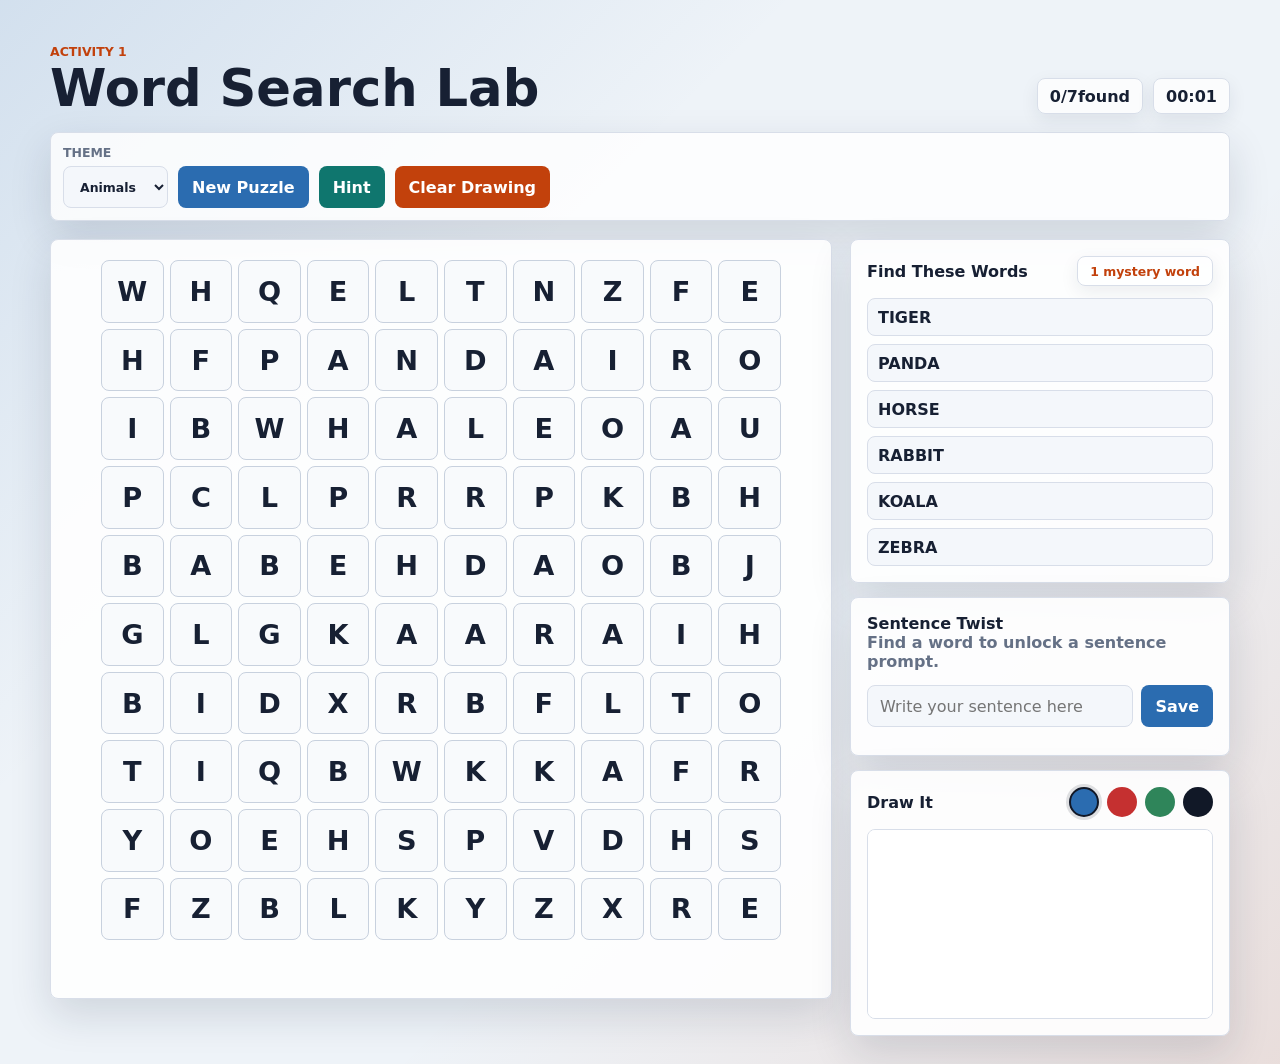
==== index.html @ 1bc63435 "Add files via upload" ====
<!DOCTYPE html>
<html lang="en">
  <head>
    <meta charset="UTF-8" />
    <meta name="viewport" content="width=device-width, initial-scale=1.0" />
    <title>Word Search Lab</title>
    <link rel="stylesheet" href="styles.css" />
  </head>
  <body>
    <main class="app-shell">
      <section class="top-band">
        <div>
          <p class="eyebrow">Activity 1</p>
          <h1>Word Search Lab</h1>
        </div>
        <div class="stats" aria-live="polite">
          <span><strong id="foundCount">0</strong>/<strong id="totalCount">0</strong> found</span>
          <span id="timer">00:00</span>
        </div>
      </section>

      <section class="controls" aria-label="Puzzle controls">
        <label>
          Theme
          <select id="themeSelect">
            <option value="animals">Animals</option>
            <option value="space">Space</option>
            <option value="food">Food</option>
            <option value="feelings">Feelings</option>
          </select>
        </label>
        <button id="newPuzzleBtn" type="button">New Puzzle</button>
        <button id="hintBtn" type="button">Hint</button>
        <button id="clearBtn" type="button">Clear Drawing</button>
      </section>

      <section class="workspace">
        <div class="puzzle-area">
          <div id="grid" class="grid" aria-label="Word search grid"></div>
          <p id="hintText" class="hint-text" aria-live="polite"></p>
        </div>

        <aside class="side-panel">
          <section class="word-panel">
            <div class="panel-heading">
              <h2>Find These Words</h2>
              <span id="mysteryBadge">1 mystery word</span>
            </div>
            <ul id="wordList" class="word-list"></ul>
          </section>

          <section class="twist-panel">
            <h2>Sentence Twist</h2>
            <p id="promptText">Find a word to unlock a sentence prompt.</p>
            <form id="sentenceForm">
              <input id="sentenceInput" type="text" placeholder="Write your sentence here" autocomplete="off" />
              <button type="submit">Save</button>
            </form>
            <ul id="sentenceList" class="sentence-list"></ul>
          </section>

          <section class="draw-panel">
            <div class="panel-heading">
              <h2>Draw It</h2>
              <div class="swatches" aria-label="Drawing colors">
                <button class="swatch active" type="button" data-color="#2b6cb0" style="--swatch:#2b6cb0" aria-label="Blue"></button>
                <button class="swatch" type="button" data-color="#c53030" style="--swatch:#c53030" aria-label="Red"></button>
                <button class="swatch" type="button" data-color="#2f855a" style="--swatch:#2f855a" aria-label="Green"></button>
                <button class="swatch" type="button" data-color="#111827" style="--swatch:#111827" aria-label="Black"></button>
              </div>
            </div>
            <canvas id="drawCanvas" width="620" height="340" aria-label="Drawing canvas"></canvas>
          </section>
        </aside>
      </section>
    </main>

    <script src="app.js"></script>
  </body>
</html>
---- styles.css ----
:root {
  color-scheme: light;
  --ink: #172033;
  --muted: #657186;
  --panel: #ffffff;
  --line: #d8dee9;
  --field: #f4f7fb;
  --blue: #2b6cb0;
  --teal: #0f766e;
  --coral: #c2410c;
  --gold: #b7791f;
  --green: #2f855a;
  --shadow: 0 16px 42px rgba(24, 38, 64, 0.14);
}

* {
  box-sizing: border-box;
}

body {
  margin: 0;
  min-height: 100vh;
  font-family: Inter, ui-sans-serif, system-ui, -apple-system, BlinkMacSystemFont, "Segoe UI", sans-serif;
  background:
    linear-gradient(135deg, rgba(43, 108, 176, 0.14), transparent 34%),
    linear-gradient(315deg, rgba(194, 65, 12, 0.12), transparent 38%),
    #eef3f8;
  color: var(--ink);
}

button,
select,
input {
  font: inherit;
}

button {
  border: 0;
  cursor: pointer;
}

.app-shell {
  width: min(1180px, calc(100vw - 28px));
  margin: 0 auto;
  padding: 22px 0 28px;
}

.top-band {
  display: flex;
  align-items: end;
  justify-content: space-between;
  gap: 18px;
  padding: 22px 0 18px;
}

.eyebrow {
  margin: 0 0 4px;
  color: var(--coral);
  font-size: 0.78rem;
  font-weight: 800;
  letter-spacing: 0;
  text-transform: uppercase;
}

h1,
h2,
p {
  margin-top: 0;
}

h1 {
  margin-bottom: 0;
  font-size: clamp(2rem, 4vw, 3.6rem);
  line-height: 1;
}

h2 {
  margin-bottom: 0;
  font-size: 1rem;
}

.stats {
  display: flex;
  gap: 10px;
  align-items: center;
  flex-wrap: wrap;
  justify-content: flex-end;
}

.stats span,
#mysteryBadge {
  display: inline-flex;
  align-items: center;
  min-height: 36px;
  padding: 0 12px;
  border: 1px solid var(--line);
  border-radius: 8px;
  background: rgba(255, 255, 255, 0.78);
  box-shadow: 0 6px 18px rgba(24, 38, 64, 0.08);
  font-weight: 800;
}

.controls {
  display: flex;
  align-items: end;
  gap: 10px;
  flex-wrap: wrap;
  padding: 12px;
  border: 1px solid var(--line);
  border-radius: 8px;
  background: rgba(255, 255, 255, 0.82);
  box-shadow: var(--shadow);
}

.controls label {
  display: grid;
  gap: 6px;
  color: var(--muted);
  font-size: 0.78rem;
  font-weight: 800;
  text-transform: uppercase;
}

select,
input {
  min-height: 42px;
  border: 1px solid var(--line);
  border-radius: 8px;
  background: var(--field);
  color: var(--ink);
  padding: 0 12px;
  outline: none;
}

select:focus,
input:focus {
  border-color: var(--blue);
  box-shadow: 0 0 0 3px rgba(43, 108, 176, 0.16);
}

.controls button,
.twist-panel button {
  min-height: 42px;
  border-radius: 8px;
  padding: 0 14px;
  background: var(--blue);
  color: #fff;
  font-weight: 800;
}

#hintBtn {
  background: var(--teal);
}

#clearBtn {
  background: var(--coral);
}

.workspace {
  display: grid;
  grid-template-columns: minmax(360px, 1fr) 380px;
  gap: 18px;
  margin-top: 18px;
  align-items: start;
}

.puzzle-area,
.word-panel,
.twist-panel,
.draw-panel {
  border: 1px solid var(--line);
  border-radius: 8px;
  background: rgba(255, 255, 255, 0.9);
  box-shadow: var(--shadow);
}

.puzzle-area {
  padding: clamp(12px, 2vw, 20px);
}

.grid {
  display: grid;
  grid-template-columns: repeat(10, minmax(0, 1fr));
  gap: 6px;
  width: min(100%, 680px);
  aspect-ratio: 1;
  margin: 0 auto;
  touch-action: none;
  user-select: none;
}

.cell {
  display: grid;
  place-items: center;
  aspect-ratio: 1;
  border: 1px solid #c8d1de;
  border-radius: 8px;
  background: #f8fafc;
  color: var(--ink);
  font-size: clamp(1rem, 3vw, 1.7rem);
  font-weight: 900;
  line-height: 1;
  transition: transform 140ms ease, background 140ms ease, color 140ms ease;
}

.cell.selected {
  background: #facc15;
  border-color: #d69e2e;
  transform: scale(0.96);
}

.cell.found {
  background: #c6f6d5;
  border-color: var(--green);
  color: #14532d;
}

.cell.mystery-found {
  background: #fed7aa;
  border-color: var(--coral);
  color: #7c2d12;
}

.hint-text {
  min-height: 24px;
  margin: 14px 2px 0;
  color: var(--muted);
  font-weight: 700;
}

.side-panel {
  display: grid;
  gap: 14px;
}

.word-panel,
.twist-panel,
.draw-panel {
  padding: 16px;
}

.panel-heading {
  display: flex;
  align-items: center;
  justify-content: space-between;
  gap: 10px;
  margin-bottom: 12px;
}

#mysteryBadge {
  min-height: 30px;
  color: var(--coral);
  font-size: 0.78rem;
}

.word-list,
.sentence-list {
  list-style: none;
  display: grid;
  gap: 8px;
  margin: 12px 0 0;
  padding: 0;
}

.word-list li {
  display: flex;
  align-items: center;
  justify-content: space-between;
  min-height: 38px;
  padding: 0 10px;
  border: 1px solid var(--line);
  border-radius: 8px;
  background: var(--field);
  font-weight: 900;
}

.word-list li.found {
  border-color: #9ae6b4;
  background: #ecfdf5;
  color: #166534;
  text-decoration: line-through;
}

.sentence-list li {
  padding: 10px;
  border-left: 4px solid var(--gold);
  border-radius: 6px;
  background: #fff8e6;
  color: #4a3520;
}

.twist-panel p {
  min-height: 42px;
  margin-bottom: 10px;
  color: var(--muted);
  font-weight: 700;
}

#sentenceForm {
  display: grid;
  grid-template-columns: 1fr auto;
  gap: 8px;
}

.swatches {
  display: flex;
  gap: 8px;
}

.swatch {
  width: 30px;
  height: 30px;
  border: 2px solid transparent;
  border-radius: 999px;
  background: var(--swatch);
}

.swatch.active {
  border-color: #111827;
  box-shadow: 0 0 0 3px rgba(17, 24, 39, 0.13);
}

canvas {
  display: block;
  width: 100%;
  aspect-ratio: 31 / 17;
  border: 1px solid var(--line);
  border-radius: 8px;
  background: #fff;
  touch-action: none;
}

@media (max-width: 900px) {
  .workspace {
    grid-template-columns: 1fr;
  }

  .side-panel {
    grid-template-columns: repeat(2, minmax(0, 1fr));
  }

  .draw-panel {
    grid-column: 1 / -1;
  }
}

@media (max-width: 620px) {
  .app-shell {
    width: min(100vw - 18px, 1180px);
    padding-top: 10px;
  }

  .top-band {
    align-items: start;
    flex-direction: column;
  }

  .stats {
    justify-content: start;
  }

  .controls {
    align-items: stretch;
  }

  .controls label,
  .controls button {
    flex: 1 1 135px;
  }

  .side-panel {
    grid-template-columns: 1fr;
  }

  .grid {
    gap: 4px;
  }

  .cell {
    border-radius: 6px;
  }

  #sentenceForm {
    grid-template-columns: 1fr;
  }
}
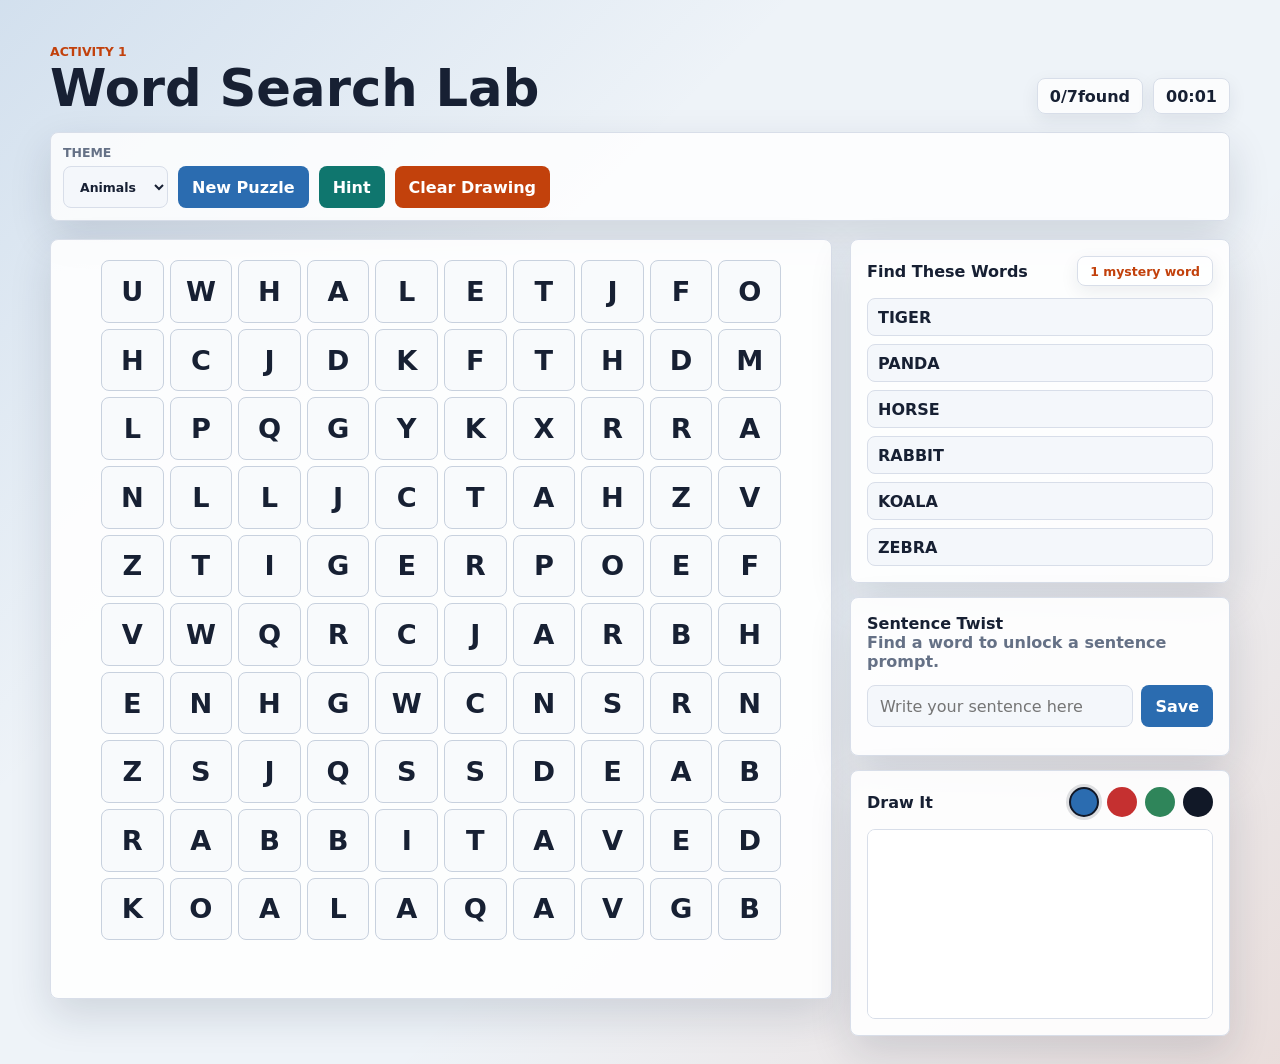
==== commit 98ed4d4a: "Update index.html" ====
--- a/index.html
+++ b/index.html
@@ -3,7 +3,7 @@
   <head>
     <meta charset="UTF-8" />
     <meta name="viewport" content="width=device-width, initial-scale=1.0" />
-    <title>Word Search Lab</title>
+    <title>Word Search Lab for Ishanvi</title>
     <link rel="stylesheet" href="styles.css" />
   </head>
   <body>
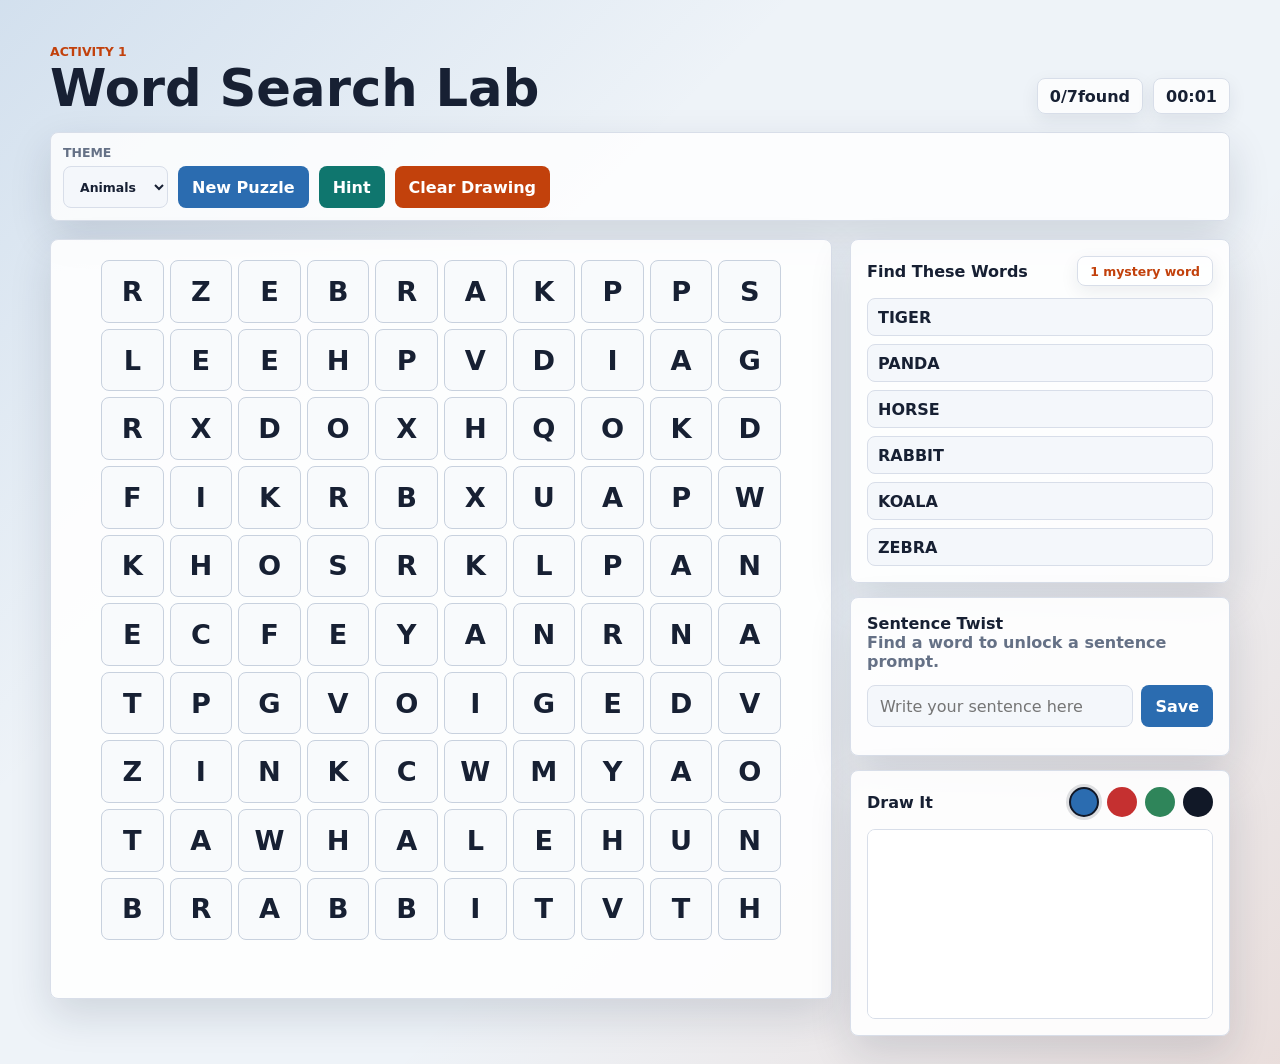
==== commit 5af490e2: "Update index.html" ====
--- a/index.html
+++ b/index.html
@@ -3,7 +3,7 @@
   <head>
     <meta charset="UTF-8" />
     <meta name="viewport" content="width=device-width, initial-scale=1.0" />
-    <title>Word Search Lab for Ishanvi</title>
+    <title>Word Search Lab for Ishanvi play</title>
     <link rel="stylesheet" href="styles.css" />
   </head>
   <body>
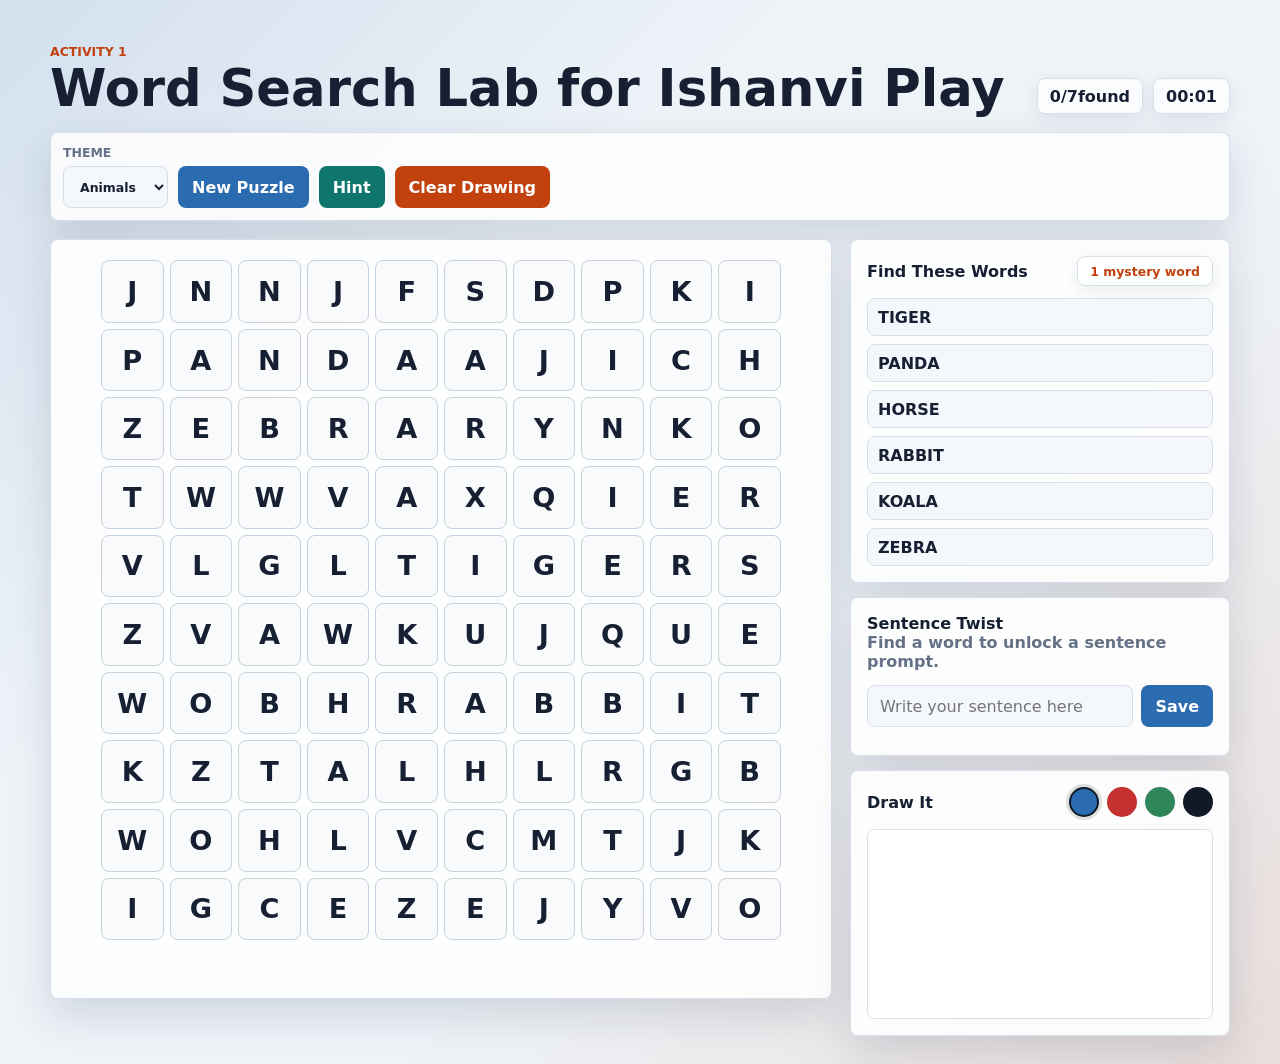
==== commit ff4b90ca: "Update index.html" ====
--- a/index.html
+++ b/index.html
@@ -11,7 +11,7 @@
       <section class="top-band">
         <div>
           <p class="eyebrow">Activity 1</p>
-          <h1>Word Search Lab</h1>
+          <h1>Word Search Lab for Ishanvi Play</h1>
         </div>
         <div class="stats" aria-live="polite">
           <span><strong id="foundCount">0</strong>/<strong id="totalCount">0</strong> found</span>
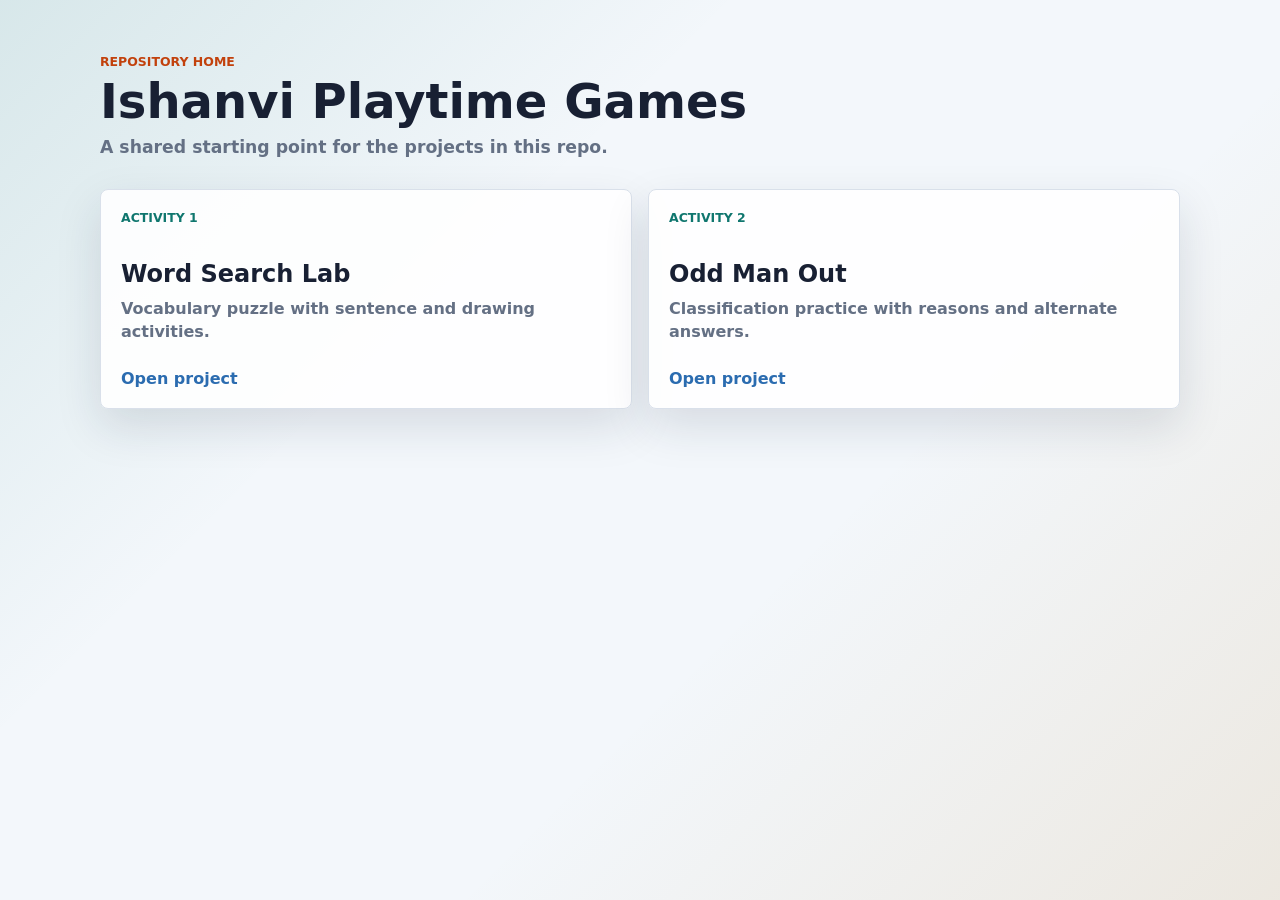
==== commit 70b60b22: "Add files via upload New games and revamped UI" ====
--- a/index.html
+++ b/index.html
@@ -3,78 +3,31 @@
   <head>
     <meta charset="UTF-8" />
     <meta name="viewport" content="width=device-width, initial-scale=1.0" />
-    <title>Word Search Lab for Ishanvi play</title>
-    <link rel="stylesheet" href="styles.css" />
+    <title>Ishanvi Playtime Games</title>
+    <link rel="stylesheet" href="home.css" />
   </head>
   <body>
-    <main class="app-shell">
-      <section class="top-band">
-        <div>
-          <p class="eyebrow">Activity 1</p>
-          <h1>Word Search Lab for Ishanvi Play</h1>
-        </div>
-        <div class="stats" aria-live="polite">
-          <span><strong id="foundCount">0</strong>/<strong id="totalCount">0</strong> found</span>
-          <span id="timer">00:00</span>
-        </div>
-      </section>
+    <main class="home-shell">
+      <header class="intro">
+        <p class="eyebrow">Repository Home</p>
+        <h1>Ishanvi Playtime Games</h1>
+        <p class="summary">A shared starting point for the projects in this repo.</p>
+      </header>
 
-      <section class="controls" aria-label="Puzzle controls">
-        <label>
-          Theme
-          <select id="themeSelect">
-            <option value="animals">Animals</option>
-            <option value="space">Space</option>
-            <option value="food">Food</option>
-            <option value="feelings">Feelings</option>
-          </select>
-        </label>
-        <button id="newPuzzleBtn" type="button">New Puzzle</button>
-        <button id="hintBtn" type="button">Hint</button>
-        <button id="clearBtn" type="button">Clear Drawing</button>
-      </section>
-
-      <section class="workspace">
-        <div class="puzzle-area">
-          <div id="grid" class="grid" aria-label="Word search grid"></div>
-          <p id="hintText" class="hint-text" aria-live="polite"></p>
-        </div>
-
-        <aside class="side-panel">
-          <section class="word-panel">
-            <div class="panel-heading">
-              <h2>Find These Words</h2>
-              <span id="mysteryBadge">1 mystery word</span>
-            </div>
-            <ul id="wordList" class="word-list"></ul>
-          </section>
-
-          <section class="twist-panel">
-            <h2>Sentence Twist</h2>
-            <p id="promptText">Find a word to unlock a sentence prompt.</p>
-            <form id="sentenceForm">
-              <input id="sentenceInput" type="text" placeholder="Write your sentence here" autocomplete="off" />
-              <button type="submit">Save</button>
-            </form>
-            <ul id="sentenceList" class="sentence-list"></ul>
-          </section>
-
-          <section class="draw-panel">
-            <div class="panel-heading">
-              <h2>Draw It</h2>
-              <div class="swatches" aria-label="Drawing colors">
-                <button class="swatch active" type="button" data-color="#2b6cb0" style="--swatch:#2b6cb0" aria-label="Blue"></button>
-                <button class="swatch" type="button" data-color="#c53030" style="--swatch:#c53030" aria-label="Red"></button>
-                <button class="swatch" type="button" data-color="#2f855a" style="--swatch:#2f855a" aria-label="Green"></button>
-                <button class="swatch" type="button" data-color="#111827" style="--swatch:#111827" aria-label="Black"></button>
-              </div>
-            </div>
-            <canvas id="drawCanvas" width="620" height="340" aria-label="Drawing canvas"></canvas>
-          </section>
-        </aside>
+      <section class="project-grid" aria-label="Projects">
+        <a class="project-card" href="word-search-lab/index.html">
+          <span class="project-kicker">Activity 1</span>
+          <span class="project-title">Word Search Lab</span>
+          <span class="project-description">Vocabulary puzzle with sentence and drawing activities.</span>
+          <span class="project-link">Open project</span>
+        </a>
+        <a class="project-card" href="odd-man-out/index.html">
+          <span class="project-kicker">Activity 2</span>
+          <span class="project-title">Odd Man Out</span>
+          <span class="project-description">Classification practice with reasons and alternate answers.</span>
+          <span class="project-link">Open project</span>
+        </a>
       </section>
     </main>
-
-    <script src="app.js"></script>
   </body>
 </html>
--- a/home.css
+++ b/home.css
@@ -0,0 +1,139 @@
+:root {
+  color-scheme: light;
+  --ink: #182033;
+  --muted: #647084;
+  --paper: #ffffff;
+  --line: #d9e0ea;
+  --field: #f3f7fb;
+  --blue: #2b6cb0;
+  --teal: #0f766e;
+  --coral: #c2410c;
+  --gold: #b7791f;
+  --shadow: 0 18px 46px rgba(24, 38, 64, 0.13);
+}
+
+* {
+  box-sizing: border-box;
+}
+
+body {
+  margin: 0;
+  min-height: 100vh;
+  font-family: Inter, ui-sans-serif, system-ui, -apple-system, BlinkMacSystemFont, "Segoe UI", sans-serif;
+  background:
+    linear-gradient(135deg, rgba(15, 118, 110, 0.12), transparent 34%),
+    linear-gradient(315deg, rgba(183, 121, 31, 0.12), transparent 38%),
+    var(--field);
+  color: var(--ink);
+}
+
+.home-shell {
+  width: min(1080px, calc(100vw - 32px));
+  margin: 0 auto;
+  padding: 42px 0;
+}
+
+.intro {
+  max-width: 720px;
+  padding: 12px 0 28px;
+}
+
+.eyebrow {
+  margin: 0 0 8px;
+  color: var(--coral);
+  font-size: 0.78rem;
+  font-weight: 800;
+  letter-spacing: 0;
+  text-transform: uppercase;
+}
+
+h1,
+p {
+  margin-top: 0;
+}
+
+h1 {
+  margin-bottom: 10px;
+  font-size: 3rem;
+  line-height: 1;
+}
+
+.summary {
+  margin-bottom: 0;
+  color: var(--muted);
+  font-size: 1.08rem;
+  font-weight: 650;
+  line-height: 1.5;
+}
+
+.project-grid {
+  display: grid;
+  grid-template-columns: repeat(auto-fit, minmax(min(260px, 100%), 1fr));
+  gap: 16px;
+}
+
+.project-card {
+  display: grid;
+  min-height: 220px;
+  padding: 20px;
+  border: 1px solid var(--line);
+  border-radius: 8px;
+  background: rgba(255, 255, 255, 0.9);
+  box-shadow: var(--shadow);
+  color: inherit;
+  text-decoration: none;
+  transition: border-color 160ms ease, transform 160ms ease, box-shadow 160ms ease;
+}
+
+.project-card:hover,
+.project-card:focus-visible {
+  border-color: rgba(43, 108, 176, 0.62);
+  box-shadow: 0 22px 52px rgba(24, 38, 64, 0.18);
+  outline: none;
+  transform: translateY(-2px);
+}
+
+.project-kicker {
+  color: var(--teal);
+  font-size: 0.78rem;
+  font-weight: 800;
+  text-transform: uppercase;
+}
+
+.project-title {
+  align-self: end;
+  margin-top: 34px;
+  font-size: 1.5rem;
+  font-weight: 900;
+  line-height: 1.1;
+}
+
+.project-description {
+  margin-top: 10px;
+  color: var(--muted);
+  font-weight: 650;
+  line-height: 1.45;
+}
+
+.project-link {
+  align-self: end;
+  width: fit-content;
+  margin-top: 24px;
+  color: var(--blue);
+  font-weight: 900;
+}
+
+@media (max-width: 620px) {
+  .home-shell {
+    width: min(100vw - 20px, 1080px);
+    padding: 22px 0;
+  }
+
+  .intro {
+    padding-bottom: 20px;
+  }
+
+  h1 {
+    font-size: 2.25rem;
+  }
+}
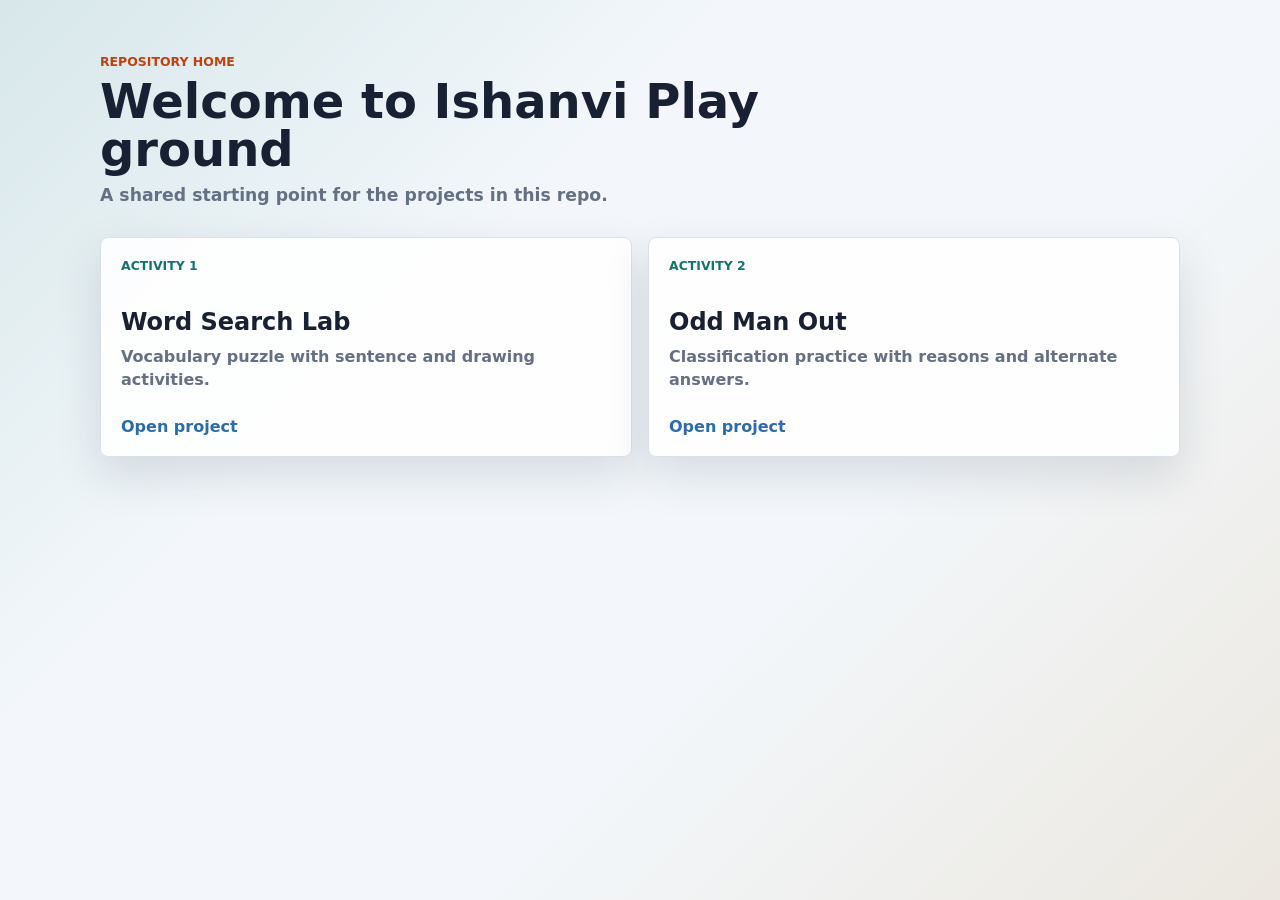
==== commit 0cf3218a: "Update index.html" ====
--- a/index.html
+++ b/index.html
@@ -3,14 +3,14 @@
   <head>
     <meta charset="UTF-8" />
     <meta name="viewport" content="width=device-width, initial-scale=1.0" />
-    <title>Ishanvi Playtime Games</title>
+    <title>Welcome to Ishanvi Playtime Games</title>
     <link rel="stylesheet" href="home.css" />
   </head>
   <body>
     <main class="home-shell">
       <header class="intro">
         <p class="eyebrow">Repository Home</p>
-        <h1>Ishanvi Playtime Games</h1>
+        <h1>Welcome to Ishanvi Play ground</h1>
         <p class="summary">A shared starting point for the projects in this repo.</p>
       </header>
 
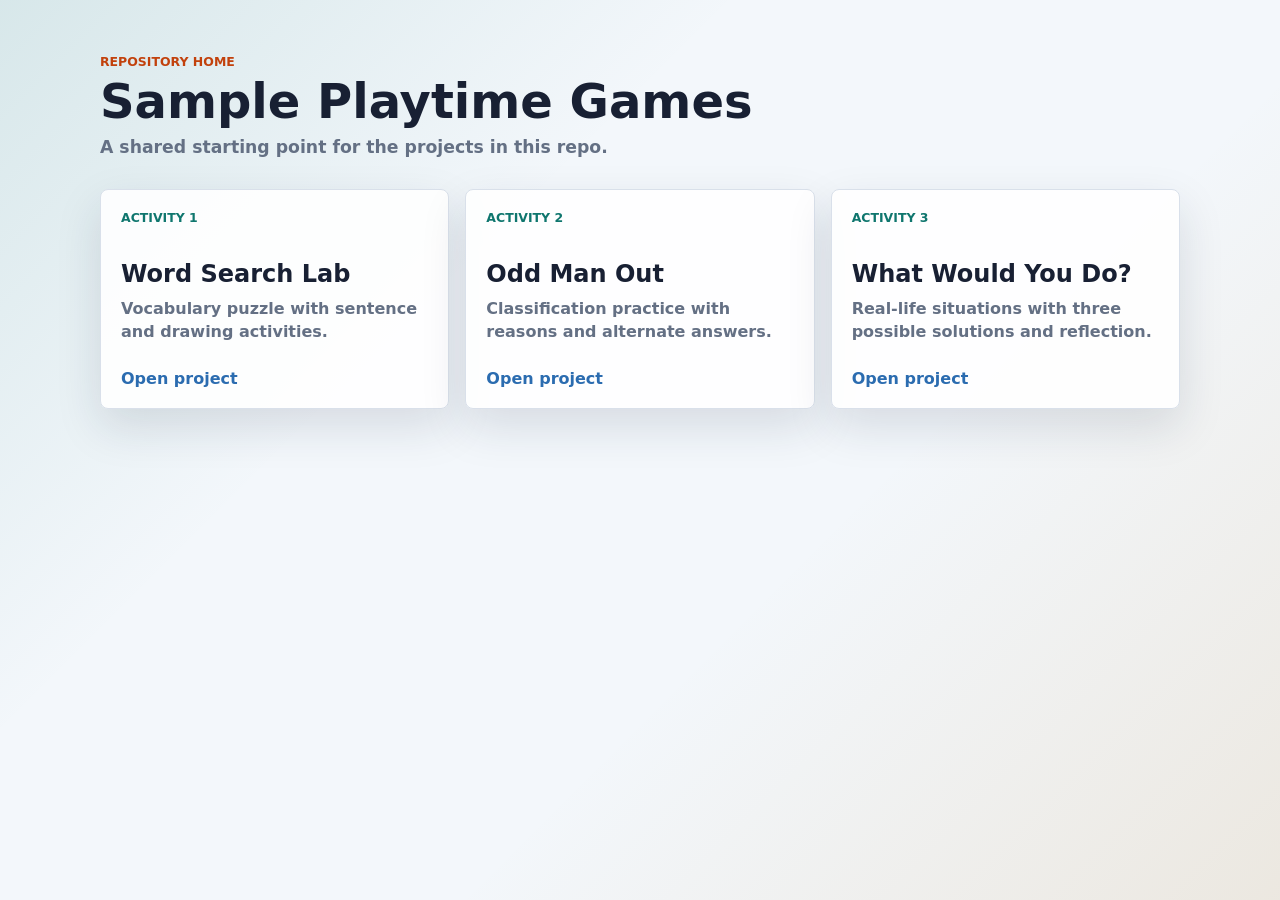
==== commit 8728e8da: "Add files via upload" ====
--- a/index.html
+++ b/index.html
@@ -3,14 +3,14 @@
   <head>
     <meta charset="UTF-8" />
     <meta name="viewport" content="width=device-width, initial-scale=1.0" />
-    <title>Welcome to Ishanvi Playtime Games</title>
+    <title>Sample Playtime Games</title>
     <link rel="stylesheet" href="home.css" />
   </head>
   <body>
     <main class="home-shell">
       <header class="intro">
         <p class="eyebrow">Repository Home</p>
-        <h1>Welcome to Ishanvi Play ground</h1>
+        <h1>Sample Playtime Games</h1>
         <p class="summary">A shared starting point for the projects in this repo.</p>
       </header>
 
@@ -27,6 +27,12 @@
           <span class="project-description">Classification practice with reasons and alternate answers.</span>
           <span class="project-link">Open project</span>
         </a>
+        <a class="project-card" href="what-would-you-do/index.html">
+          <span class="project-kicker">Activity 3</span>
+          <span class="project-title">What Would You Do?</span>
+          <span class="project-description">Real-life situations with three possible solutions and reflection.</span>
+          <span class="project-link">Open project</span>
+        </a>
       </section>
     </main>
   </body>
